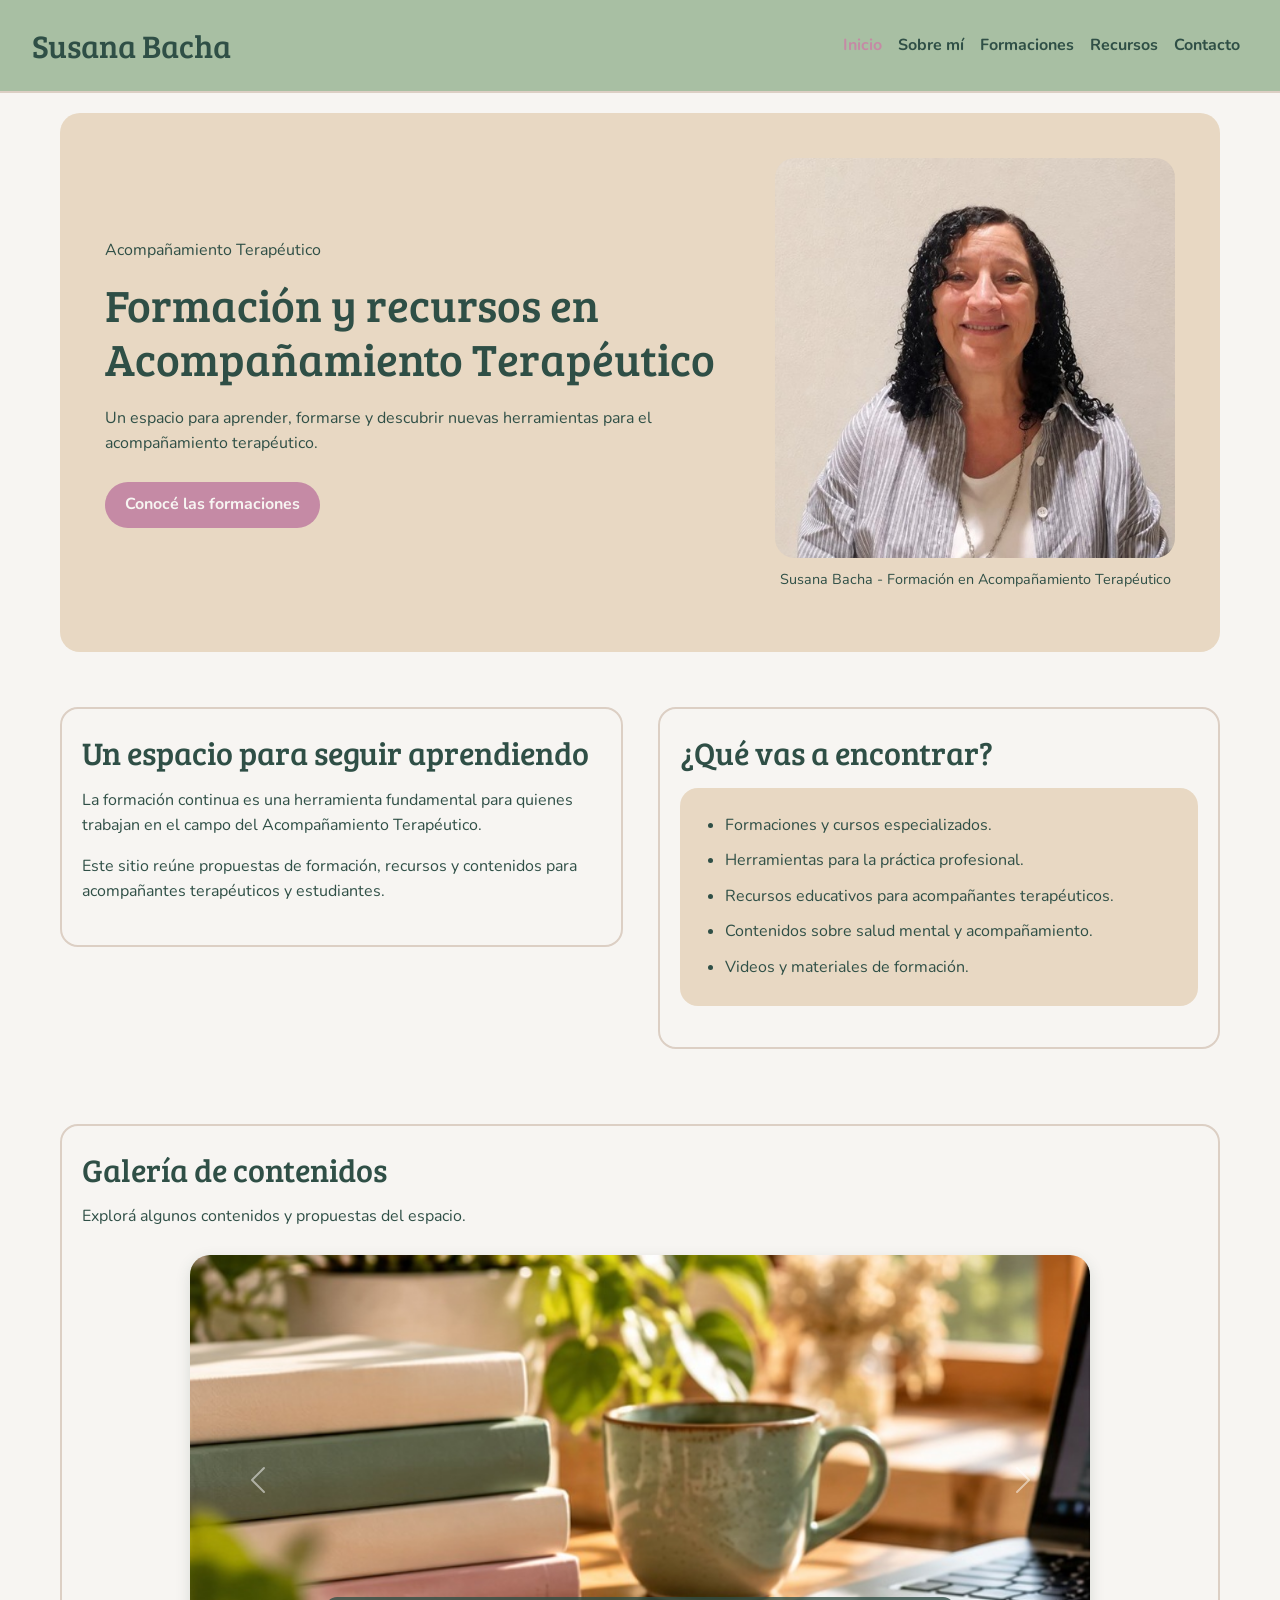
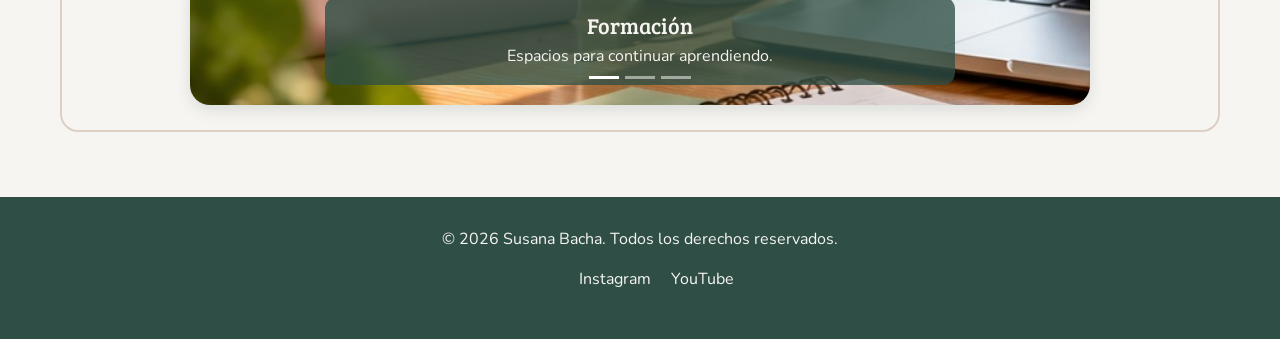
==== index.html @ 761ca7cb "refactor: create SCSS architecture" ====
<!DOCTYPE html>
<html lang="es">

<head>
    <meta charset="UTF-8">
    <meta name="viewport" content="width=device-width, initial-scale=1.0">

    <meta name="description"
        content="Susana Bacha - Formación, recursos y contenidos sobre Acompañamiento Terapéutico.">

    <!-- Bootstrap CSS -->
    <link
        href="https://cdn.jsdelivr.net/npm/bootstrap@5.3.8/dist/css/bootstrap.min.css"
        rel="stylesheet">

    <!-- Google Fonts -->
    <link
        href="https://fonts.googleapis.com/css2?family=Bree+Serif&family=Nunito:wght@400;600;700&display=swap"
        rel="stylesheet">

    <!-- CSS propio -->
    <link rel="stylesheet" href="styles/styles.css">

    <title>Susana Bacha | Acompañamiento Terapéutico</title>
</head>

<body>

    <!-- NAVBAR -->
    <nav class="navbar navbar-expand-lg site-navbar">

        <div class="container-fluid">

            <a class="navbar-brand site-brand" href="index.html">
                Susana Bacha
            </a>

            <button
                class="navbar-toggler"
                type="button"
                data-bs-toggle="collapse"
                data-bs-target="#mainNavbar"
                aria-controls="mainNavbar"
                aria-expanded="false"
                aria-label="Abrir navegación">

                <span class="navbar-toggler-icon"></span>

            </button>

            <div class="collapse navbar-collapse" id="mainNavbar">

                <ul class="navbar-nav ms-auto">

                    <li class="nav-item">
                        <a class="nav-link active" href="index.html">
                            Inicio
                        </a>
                    </li>

                    <li class="nav-item">
                        <a class="nav-link" href="pages/sobremi.html">
                            Sobre mí
                        </a>
                    </li>

                    <li class="nav-item">
                        <a class="nav-link" href="pages/formaciones.html">
                            Formaciones
                        </a>
                    </li>

                    <li class="nav-item">
                        <a class="nav-link" href="pages/recursos.html">
                            Recursos
                        </a>
                    </li>

                    <li class="nav-item">
                        <a class="nav-link" href="pages/contacto.html">
                            Contacto
                        </a>
                    </li>

                </ul>

            </div>

        </div>

    </nav>


    <main class="home-grid">

        <!-- HERO -->
        <section class="hero">

            <div class="hero-content">

                <p class="eyebrow">
                    Acompañamiento Terapéutico
                </p>

                <h1>
                    Formación y recursos en Acompañamiento Terapéutico
                </h1>

                <p>
                    Un espacio para aprender, formarse y descubrir nuevas
                    herramientas para el acompañamiento terapéutico.
                </p>

                <a
                    class="button-link"
                    href="pages/formaciones.html">
                    Conocé las formaciones
                </a>

            </div>

            <figure>

                <img
                    src="images/susanabacha.jpg"
                    alt="Susana Bacha, profesional dedicada a la formación en Acompañamiento Terapéutico">

                <figcaption>
                    Susana Bacha - Formación en Acompañamiento Terapéutico
                </figcaption>

            </figure>

        </section>


        <!-- SOBRE EL SITIO -->
        <section class="content-section about-section">

            <div class="section-content">

                <h2>
                    Un espacio para seguir aprendiendo
                </h2>

                <p>
                    La formación continua es una herramienta fundamental
                    para quienes trabajan en el campo del Acompañamiento
                    Terapéutico.
                </p>

                <p>
                    Este sitio reúne propuestas de formación, recursos y
                    contenidos para acompañantes terapéuticos y estudiantes.
                </p>

            </div>

        </section>


        <!-- RECURSOS -->
        <section class="content-section resources-section">

            <div class="section-content">

                <h2>
                    ¿Qué vas a encontrar?
                </h2>

                <ul class="feature-list">

                    <li>
                        Formaciones y cursos especializados.
                    </li>

                    <li>
                        Herramientas para la práctica profesional.
                    </li>

                    <li>
                        Recursos educativos para acompañantes terapéuticos.
                    </li>

                    <li>
                        Contenidos sobre salud mental y acompañamiento.
                    </li>

                    <li>
                        Videos y materiales de formación.
                    </li>

                </ul>

            </div>

        </section>


        <!-- CAROUSEL -->
        <section class="content-section featured-section">

            <div class="section-content">

                <h2>
                    Galería de contenidos
                </h2>

                <p>
                    Explorá algunos contenidos y propuestas del espacio.
                </p>


                <div
                    id="siteCarousel"
                    class="carousel slide custom-carousel"
                    data-bs-ride="carousel">

                    <!-- INDICADORES -->
                    <div class="carousel-indicators">

                        <button
                            type="button"
                            data-bs-target="#siteCarousel"
                            data-bs-slide-to="0"
                            class="active"
                            aria-current="true"
                            aria-label="Imagen 1">
                        </button>

                        <button
                            type="button"
                            data-bs-target="#siteCarousel"
                            data-bs-slide-to="1"
                            aria-label="Imagen 2">
                        </button>

                        <button
                            type="button"
                            data-bs-target="#siteCarousel"
                            data-bs-slide-to="2"
                            aria-label="Imagen 3">
                        </button>

                    </div>


                    <!-- IMÁGENES -->
                    <div class="carousel-inner">

                        <div class="carousel-item active">

                            <img
                                src="images/carousel1.jpg"
                                class="d-block w-100"
                                alt="Espacio de formación">

                            <div class="carousel-caption">

                                <h3>
                                    Formación
                                </h3>

                                <p>
                                    Espacios para continuar aprendiendo.
                                </p>

                            </div>

                        </div>


                        <div class="carousel-item">

                            <img
                                src="images/carousel2.jpg"
                                class="d-block w-100"
                                alt="Recursos para la práctica profesional">

                            <div class="carousel-caption">

                                <h3>
                                    Recursos
                                </h3>

                                <p>
                                    Herramientas para la práctica profesional.
                                </p>

                            </div>

                        </div>


                        <div class="carousel-item">

                            <img
                                src="images/carousel3.jpg"
                                class="d-block w-100"
                                alt="Acompañamiento">

                            <div class="carousel-caption">

                                <h3>
                                    Acompañamiento
                                </h3>

                                <p>
                                    Contenidos para acompañantes y estudiantes.
                                </p>

                            </div>

                        </div>

                    </div>


                    <!-- ANTERIOR -->
                    <button
                        class="carousel-control-prev"
                        type="button"
                        data-bs-target="#siteCarousel"
                        data-bs-slide="prev">

                        <span
                            class="carousel-control-prev-icon"
                            aria-hidden="true">
                        </span>

                        <span class="visually-hidden">
                            Anterior
                        </span>

                    </button>


                    <!-- SIGUIENTE -->
                    <button
                        class="carousel-control-next"
                        type="button"
                        data-bs-target="#siteCarousel"
                        data-bs-slide="next">

                        <span
                            class="carousel-control-next-icon"
                            aria-hidden="true">
                        </span>

                        <span class="visually-hidden">
                            Siguiente
                        </span>

                    </button>

                </div>

            </div>

        </section>

    </main>


    <!-- FOOTER -->
    <footer class="site-footer">

        <p>
            &copy; 2026 Susana Bacha. Todos los derechos reservados.
        </p>

        <nav>

            <ul>

                <li>
                    <a
                        href="https://www.instagram.com/susana_bacha/"
                        target="_blank"
                        rel="noopener">
                        Instagram
                    </a>
                </li>

                <li>
                    <a
                        href="https://www.youtube.com/@susana_bacha"
                        target="_blank"
                        rel="noopener">
                        YouTube
                    </a>
                </li>

            </ul>

        </nav>

    </footer>


    <!-- Bootstrap JS -->
    <script
        src="https://cdn.jsdelivr.net/npm/bootstrap@5.3.8/dist/js/bootstrap.bundle.min.js">
    </script>

</body>

</html>
---- styles/styles.css ----
@import url("https://fonts.googleapis.com/css2?family=Bree+Serif&family=Nunito:wght@400;600;700&display=swap");
body {
  font-family: "Nunito", Arial, sans-serif;
}

h1,
h2,
h3 {
  font-family: "Bree Serif", Georgia, serif;
  color: #2F4F46;
}

h1 {
  font-size: 2.2rem;
  margin-bottom: 20px;
}

h2 {
  font-size: 1.8rem;
  margin-bottom: 15px;
}

h3 {
  font-size: 1.4rem;
  margin-bottom: 10px;
}

p {
  font-size: 1rem;
  margin-bottom: 15px;
}

a {
  text-decoration: none;
}

@media (min-width: 1024px) {
  h1 {
    font-size: 2.8rem;
  }
  h2 {
    font-size: 2rem;
  }
}
* {
  margin: 0;
  padding: 0;
  box-sizing: border-box;
}

body {
  background-color: #F7F5F2;
  color: #2F4F46;
  line-height: 1.6;
}

main {
  width: 100%;
  padding: 20px;
}

.content-section {
  width: 100%;
  padding: 20px 0;
}

.section-content {
  background-color: #F7F5F2;
  padding: 25px 20px;
  border: 2px solid #DCCFC4;
  border-radius: 18px;
}

.section-heading {
  margin-bottom: 20px;
}

.feature-list {
  background-color: #E8D8C3;
  padding: 25px 25px 25px 45px;
  border-radius: 18px;
  display: flex;
  flex-direction: column;
  gap: 10px;
}
.feature-list li {
  margin: 0;
}

.home-grid,
.formations-grid {
  display: grid;
  grid-template-columns: 1fr;
  gap: 25px;
  width: 100%;
}

@media (min-width: 1024px) {
  .home-grid {
    max-width: 1200px;
    margin: 0 auto;
    grid-template-columns: 1fr 1fr;
    grid-template-areas: "hero hero" "about resources" "featured featured";
    gap: 35px;
  }
  .home-grid .hero {
    grid-area: hero;
  }
  .home-grid .about-section {
    grid-area: about;
  }
  .home-grid .resources-section {
    grid-area: resources;
  }
  .home-grid .featured-section {
    grid-area: featured;
  }
  .formations-grid {
    max-width: 1200px;
    margin: 0 auto;
    grid-template-columns: 1fr 1fr 1fr;
    grid-template-areas: "hero hero hero" "intro intro intro" "courses courses courses" "benefits benefits benefits";
    gap: 35px;
  }
  .formations-grid .hero {
    grid-area: hero;
  }
  .formations-grid .formations-intro {
    grid-area: intro;
  }
  .formations-grid .courses-section {
    grid-area: courses;
  }
  .formations-grid .benefits-section {
    grid-area: benefits;
  }
}
.hero {
  background-color: #E8D8C3;
  padding: 30px 20px;
  border-radius: 20px;
  display: flex;
  flex-direction: column;
  justify-content: center;
  align-items: center;
  gap: 25px;
  text-align: center;
}

.hero-content {
  flex: 1;
}
.hero-content p {
  max-width: 650px;
}

.hero figure {
  width: 100%;
  display: flex;
  flex-direction: column;
  align-items: center;
  gap: 10px;
}

.hero img {
  width: 100%;
  max-width: 400px;
  border-radius: 20px;
}

.hero figcaption {
  font-size: 0.9rem;
}

@media (min-width: 1024px) {
  .hero {
    flex-direction: row;
    justify-content: space-between;
    align-items: center;
    padding: 45px;
    gap: 50px;
    text-align: left;
  }
  .hero figure {
    flex: 0 1 400px;
  }
}
.site-navbar {
  background-color: #A8BFA3;
  padding: 15px 20px;
  border-bottom: 2px solid #DCCFC4;
}
.site-navbar .site-brand {
  font-family: "Bree Serif", Georgia, serif;
  font-size: 2rem;
  color: #2F4F46;
}
.site-navbar .nav-link {
  color: #2F4F46;
  font-weight: 700;
  padding: 8px 12px;
  border-radius: 8px;
  transition: background-color 0.3s ease, color 0.3s ease, transform 0.2s ease;
}
.site-navbar .nav-link:hover {
  background-color: #E8D8C3;
  color: #C58AA5;
  transform: translateY(-2px);
}
.site-navbar .nav-link:focus {
  background-color: #E8D8C3;
  color: #2F4F46;
  outline: 2px solid #C58AA5;
  outline-offset: 2px;
}
.site-navbar .nav-link:active {
  background-color: #C58AA5;
  color: #F7F5F2;
}
.site-navbar .nav-link.active {
  color: #C58AA5;
}
.site-navbar .navbar-toggler {
  border: 2px solid #2F4F46;
  padding: 8px;
  transition: background-color 0.3s ease, transform 0.2s ease;
}
.site-navbar .navbar-toggler:hover {
  background-color: #E8D8C3;
  transform: scale(1.05);
}
.site-navbar .navbar-toggler:focus {
  box-shadow: 0 0 0 3px rgba(197, 138, 165, 0.35);
}
.site-navbar .navbar-toggler:active {
  background-color: #C58AA5;
}

.site-footer {
  background-color: #2F4F46;
  color: #F7F5F2;
  padding: 30px 20px;
  margin-top: 25px;
  text-align: center;
}
.site-footer p {
  margin-bottom: 15px;
}
.site-footer a {
  color: #F7F5F2;
  transition: color 0.3s ease, transform 0.2s ease;
}
.site-footer a:hover {
  color: #C58AA5;
}
.site-footer a:focus {
  color: #C58AA5;
  outline: 2px solid #C58AA5;
  outline-offset: 3px;
}
.site-footer a:active {
  color: #E8D8C3;
}
.site-footer ul {
  list-style: none;
  display: flex;
  justify-content: center;
  align-items: center;
  gap: 20px;
}

.button-link {
  display: inline-block;
  background-color: #C58AA5;
  color: #F7F5F2;
  padding: 10px 20px;
  border-radius: 25px;
  font-weight: 700;
  margin-top: 10px;
  transition: background-color 0.3s ease, color 0.3s ease, transform 0.2s ease, box-shadow 0.3s ease;
}
.button-link:hover {
  background-color: #2F4F46;
  color: #F7F5F2;
  transform: translateY(-2px);
  box-shadow: 0 5px 12px rgba(47, 79, 70, 0.2);
}
.button-link:focus {
  background-color: #2F4F46;
  color: #F7F5F2;
  outline: 3px solid #C58AA5;
  outline-offset: 3px;
}
.button-link:active {
  background-color: #C58AA5;
  color: #F7F5F2;
  transform: translateY(1px);
  box-shadow: none;
}

.card-container {
  display: flex;
  flex-direction: column;
  justify-content: center;
  align-items: stretch;
  gap: 20px;
}

.card {
  flex: 1;
  background-color: #F7F5F2;
  border: 2px solid #DCCFC4;
  border-radius: 18px;
  padding: 25px 20px;
  box-shadow: 0 4px 10px rgba(47, 79, 70, 0.08);
  transition: transform 0.3s ease, box-shadow 0.3s ease, border-color 0.3s ease;
}
.card:hover {
  transform: translateY(-5px);
  border-color: #C58AA5;
  box-shadow: 0 8px 20px rgba(47, 79, 70, 0.15);
}
.card:focus-within {
  border-color: #C58AA5;
  box-shadow: 0 0 0 4px rgba(197, 138, 165, 0.2);
}

@media (min-width: 1024px) {
  .card-container {
    flex-direction: row;
    justify-content: center;
    align-items: stretch;
    gap: 25px;
  }
}
.custom-carousel {
  max-width: 900px;
  margin: 25px auto 0;
  overflow: hidden;
  border-radius: 20px;
  box-shadow: 0 5px 15px rgba(47, 79, 70, 0.15);
}
.custom-carousel .carousel-item img {
  width: 100%;
  height: 350px;
  object-fit: cover;
}
.custom-carousel .carousel-caption {
  background-color: rgba(47, 79, 70, 0.78);
  padding: 15px;
  border-radius: 12px;
}
.custom-carousel .carousel-caption h3 {
  color: #F7F5F2;
  margin-bottom: 5px;
}
.custom-carousel .carousel-caption p {
  color: #F7F5F2;
  margin-bottom: 0;
}
.custom-carousel .carousel-control-prev,
.custom-carousel .carousel-control-next {
  transition: background-color 0.3s ease, opacity 0.3s ease;
}
.custom-carousel .carousel-control-prev:hover,
.custom-carousel .carousel-control-next:hover {
  background-color: rgba(47, 79, 70, 0.2);
}
.custom-carousel .carousel-control-prev:focus,
.custom-carousel .carousel-control-next:focus {
  outline: 3px solid #C58AA5;
  outline-offset: -3px;
}
.custom-carousel .carousel-control-prev:active,
.custom-carousel .carousel-control-next:active {
  background-color: rgba(197, 138, 165, 0.5);
}
.custom-carousel .carousel-indicators button {
  transition: opacity 0.3s ease, transform 0.2s ease;
}
.custom-carousel .carousel-indicators button:hover {
  transform: scale(1.2);
}
.custom-carousel .carousel-indicators button:focus {
  outline: 2px solid #C58AA5;
  outline-offset: 3px;
}

@media (min-width: 1024px) {
  .custom-carousel .carousel-item img {
    height: 450px;
  }
}

/*# sourceMappingURL=styles.css.map */
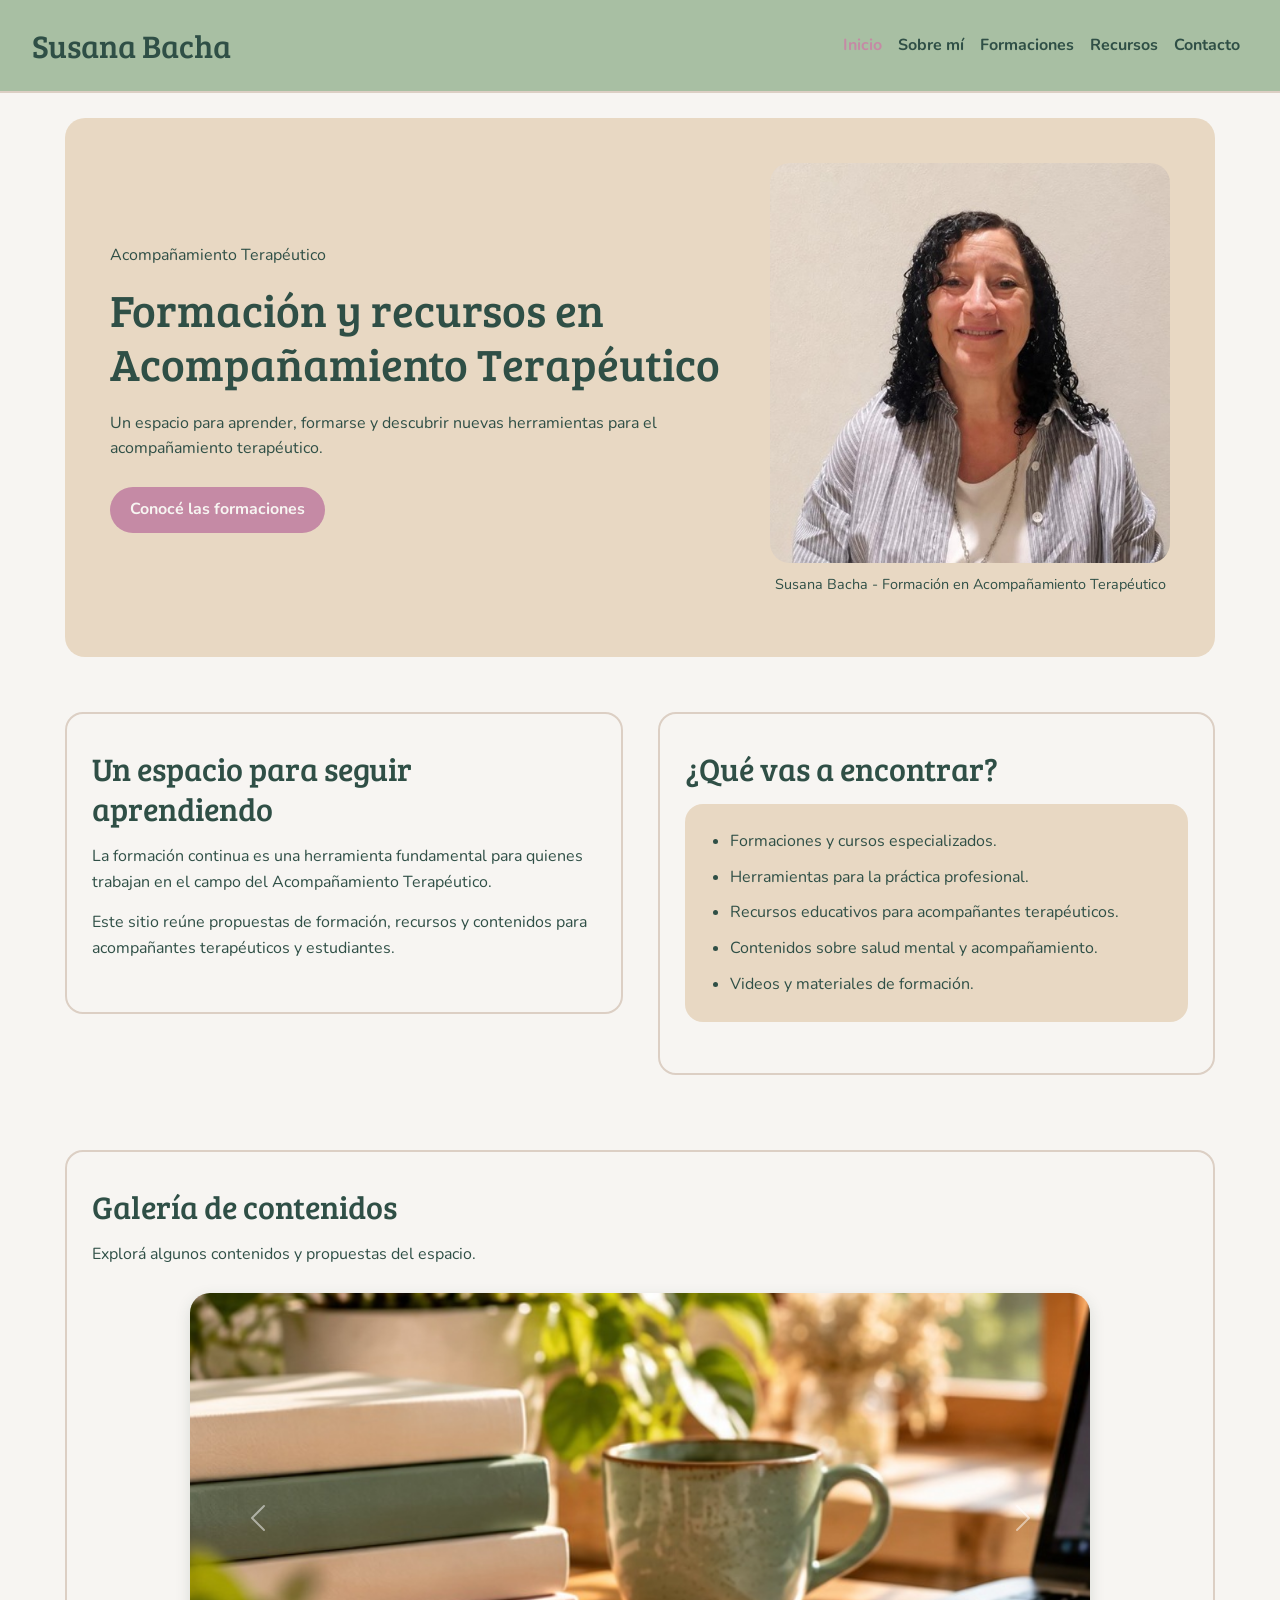
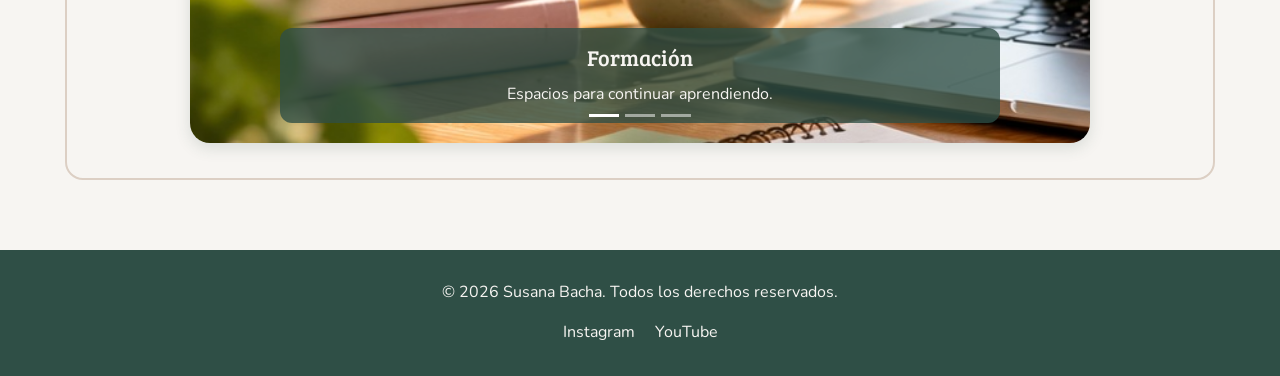
==== commit 6182da4d: "feat: add animations and full responsive design" ====
--- a/index.html
+++ b/index.html
@@ -11,6 +11,11 @@
     <!-- Bootstrap CSS -->
     <link
         href="https://cdn.jsdelivr.net/npm/bootstrap@5.3.8/dist/css/bootstrap.min.css"
+        rel="stylesheet">
+
+    <!-- AOS Animation Library -->
+    <link
+        href="https://unpkg.com/aos@2.3.4/dist/aos.css"
         rel="stylesheet">
 
     <!-- Google Fonts -->
@@ -94,7 +99,10 @@
     <main class="home-grid">
 
         <!-- HERO -->
-        <section class="hero">
+        <section
+            class="hero"
+            data-aos="fade-up"
+            data-aos-duration="800">
 
             <div class="hero-content">
 
@@ -119,7 +127,10 @@
 
             </div>
 
-            <figure>
+            <figure
+                data-aos="fade-left"
+                data-aos-delay="200"
+                data-aos-duration="800">
 
                 <img
                     src="images/susanabacha.jpg"
@@ -135,7 +146,10 @@
 
 
         <!-- SOBRE EL SITIO -->
-        <section class="content-section about-section">
+        <section
+            class="content-section about-section"
+            data-aos="fade-up"
+            data-aos-delay="100">
 
             <div class="section-content">
 
@@ -160,7 +174,10 @@
 
 
         <!-- RECURSOS -->
-        <section class="content-section resources-section">
+        <section
+            class="content-section resources-section"
+            data-aos="fade-up"
+            data-aos-delay="200">
 
             <div class="section-content">
 
@@ -198,7 +215,10 @@
 
 
         <!-- CAROUSEL -->
-        <section class="content-section featured-section">
+        <section
+            class="content-section featured-section"
+            data-aos="fade-up"
+            data-aos-delay="300">
 
             <div class="section-content">
 
@@ -209,7 +229,6 @@
                 <p>
                     Explorá algunos contenidos y propuestas del espacio.
                 </p>
-
 
                 <div
                     id="siteCarousel"
@@ -403,6 +422,19 @@
         src="https://cdn.jsdelivr.net/npm/bootstrap@5.3.8/dist/js/bootstrap.bundle.min.js">
     </script>
 
+    <!-- AOS Animation Library -->
+    <script
+        src="https://unpkg.com/aos@2.3.4/dist/aos.js">
+    </script>
+
+    <script>
+        AOS.init({
+            duration: 800,
+            once: true,
+            offset: 80
+        });
+    </script>
+
 </body>
 
 </html>
--- a/styles/styles.css
+++ b/styles/styles.css
@@ -1,4 +1,9 @@
 @import url("https://fonts.googleapis.com/css2?family=Bree+Serif&family=Nunito:wght@400;600;700&display=swap");
+.card:focus-visible, .button-link:focus-visible, .site-navbar .site-brand:focus-visible, .site-navbar .nav-link:focus-visible {
+  outline: 3px solid #C58AA5;
+  outline-offset: 3px;
+}
+
 body {
   font-family: "Nunito", Arial, sans-serif;
 }
@@ -12,21 +17,25 @@
 
 h1 {
   font-size: 2.2rem;
+  line-height: 1.2;
   margin-bottom: 20px;
 }
 
 h2 {
   font-size: 1.8rem;
+  line-height: 1.25;
   margin-bottom: 15px;
 }
 
 h3 {
   font-size: 1.4rem;
+  line-height: 1.3;
   margin-bottom: 10px;
 }
 
 p {
   font-size: 1rem;
+  line-height: 1.6;
   margin-bottom: 15px;
 }
 
@@ -34,12 +43,46 @@
   text-decoration: none;
 }
 
+@media (max-width: 575.98px) {
+  h1 {
+    font-size: 1.9rem;
+  }
+  h2 {
+    font-size: 1.55rem;
+  }
+  h3 {
+    font-size: 1.25rem;
+  }
+  p {
+    font-size: 0.95rem;
+    line-height: 1.5;
+  }
+}
+@media (min-width: 768px) {
+  h1 {
+    font-size: 2.4rem;
+  }
+  h2 {
+    font-size: 1.9rem;
+  }
+  h3 {
+    font-size: 1.45rem;
+  }
+}
 @media (min-width: 1024px) {
   h1 {
     font-size: 2.8rem;
   }
   h2 {
     font-size: 2rem;
+  }
+  h3 {
+    font-size: 1.4rem;
+  }
+}
+@media (prefers-reduced-motion: reduce) {
+  html {
+    scroll-behavior: auto;
   }
 }
 * {
@@ -52,6 +95,7 @@
   background-color: #F7F5F2;
   color: #2F4F46;
   line-height: 1.6;
+  overflow-x: hidden;
 }
 
 main {
@@ -95,6 +139,55 @@
   width: 100%;
 }
 
+@media (max-width: 575.98px) {
+  main {
+    padding: 10px;
+  }
+  .content-section {
+    padding: 10px 0;
+  }
+  .section-content {
+    padding: 20px 10px;
+    border-radius: 12px;
+  }
+  .feature-list {
+    padding: 20px 20px 20px 30px;
+  }
+  .home-grid,
+  .formations-grid {
+    gap: 20px;
+  }
+}
+@media (min-width: 768px) {
+  main {
+    padding: 25px;
+  }
+  .content-section {
+    padding: 20px 0;
+  }
+  .section-content {
+    padding: 35px 25px;
+  }
+  .home-grid,
+  .formations-grid {
+    gap: 25px;
+  }
+  .home-grid {
+    grid-template-columns: 1fr 1fr;
+  }
+  .home-grid .about-section,
+  .home-grid .resources-section {
+    min-width: 0;
+  }
+  .formations-grid {
+    grid-template-columns: 1fr 1fr;
+  }
+  .formations-grid .formations-intro,
+  .formations-grid .courses-section,
+  .formations-grid .benefits-section {
+    min-width: 0;
+  }
+}
 @media (min-width: 1024px) {
   .home-grid {
     max-width: 1200px;
@@ -131,8 +224,50 @@
   .formations-grid .courses-section {
     grid-area: courses;
   }
+  .formations-grid .courses-section .card-container {
+    grid-column: 1/-1;
+  }
   .formations-grid .benefits-section {
     grid-area: benefits;
+  }
+}
+img,
+video,
+iframe {
+  max-width: 100%;
+  height: auto;
+}
+
+input,
+textarea,
+select {
+  max-width: 100%;
+}
+
+.card,
+.section-content,
+.hero {
+  min-width: 0;
+}
+
+@media (prefers-reduced-motion: reduce) {
+  *,
+  *::before,
+  *::after {
+    scroll-behavior: auto !important;
+    animation-duration: 0.01ms !important;
+    animation-iteration-count: 1 !important;
+    transition-duration: 0.01ms !important;
+  }
+}
+@keyframes hero-entrance {
+  from {
+    opacity: 0;
+    transform: translateY(20px);
+  }
+  to {
+    opacity: 1;
+    transform: translateY(0);
   }
 }
 .hero {
@@ -145,6 +280,7 @@
   align-items: center;
   gap: 25px;
   text-align: center;
+  animation: hero-entrance 0.8s ease-out both;
 }
 
 .hero-content {
@@ -161,28 +297,61 @@
   align-items: center;
   gap: 10px;
 }
-
-.hero img {
+.hero figure img {
   width: 100%;
   max-width: 400px;
   border-radius: 20px;
+  transition: transform 0.3s ease, box-shadow 0.3s ease;
+}
+.hero figure img:hover {
+  transform: scale(1.02);
+  box-shadow: 0 8px 20px rgba(47, 79, 70, 0.15);
 }
 
 .hero figcaption {
   font-size: 0.9rem;
 }
 
+@media (max-width: 575.98px) {
+  .hero {
+    padding: 25px 10px;
+    gap: 20px;
+  }
+  .hero-content p {
+    max-width: 100%;
+  }
+  .hero figure img {
+    max-width: 100%;
+  }
+}
+@media (min-width: 768px) {
+  .hero {
+    padding: 30px 25px;
+    gap: 35px;
+  }
+}
 @media (min-width: 1024px) {
   .hero {
     flex-direction: row;
     justify-content: space-between;
     align-items: center;
     padding: 45px;
-    gap: 50px;
+    gap: 30px;
     text-align: left;
   }
   .hero figure {
     flex: 0 1 400px;
+  }
+}
+@media (prefers-reduced-motion: reduce) {
+  .hero {
+    animation: none;
+  }
+  .hero figure img {
+    transition: none;
+  }
+  .hero figure img:hover {
+    transform: none;
   }
 }
 .site-navbar {
@@ -235,6 +404,18 @@
 .site-navbar .navbar-toggler:active {
   background-color: #C58AA5;
 }
+@media (min-width: 768px) {
+  .site-navbar {
+    padding-left: 25px;
+    padding-right: 25px;
+  }
+}
+@media (min-width: 1024px) {
+  .site-navbar {
+    padding-left: 20px;
+    padding-right: 20px;
+  }
+}
 
 .site-footer {
   background-color: #2F4F46;
@@ -253,7 +434,7 @@
 .site-footer a:hover {
   color: #C58AA5;
 }
-.site-footer a:focus {
+.site-footer a:focus-visible {
   color: #C58AA5;
   outline: 2px solid #C58AA5;
   outline-offset: 3px;
@@ -267,8 +448,34 @@
   justify-content: center;
   align-items: center;
   gap: 20px;
-}
-
+  padding: 0;
+  margin: 0;
+  flex-wrap: wrap;
+}
+@media (min-width: 768px) {
+  .site-footer {
+    padding-left: 25px;
+    padding-right: 25px;
+  }
+}
+@media (min-width: 1024px) {
+  .site-footer {
+    padding-left: 20px;
+    padding-right: 20px;
+  }
+}
+
+@media (max-width: 575.98px) {
+  .site-footer {
+    padding: 25px 10px;
+  }
+  .site-footer ul {
+    gap: 10px;
+  }
+  .site-footer p {
+    font-size: 0.9rem;
+  }
+}
 .button-link {
   display: inline-block;
   background-color: #C58AA5;
@@ -277,19 +484,19 @@
   border-radius: 25px;
   font-weight: 700;
   margin-top: 10px;
-  transition: background-color 0.3s ease, color 0.3s ease, transform 0.2s ease, box-shadow 0.3s ease;
+  transition: transform 0.3s ease, box-shadow 0.3s ease;
+}
+.button-link:hover {
+  transform: translateY(-2px);
+  box-shadow: 0 5px 12px rgba(47, 79, 70, 0.2);
 }
 .button-link:hover {
   background-color: #2F4F46;
   color: #F7F5F2;
-  transform: translateY(-2px);
-  box-shadow: 0 5px 12px rgba(47, 79, 70, 0.2);
 }
 .button-link:focus {
   background-color: #2F4F46;
   color: #F7F5F2;
-  outline: 3px solid #C58AA5;
-  outline-offset: 3px;
 }
 .button-link:active {
   background-color: #C58AA5;
@@ -304,6 +511,14 @@
   justify-content: center;
   align-items: stretch;
   gap: 20px;
+}
+@media (min-width: 768px) {
+  .card-container {
+    flex-direction: row;
+    justify-content: center;
+    align-items: stretch;
+    gap: 25px;
+  }
 }
 
 .card {
@@ -313,27 +528,29 @@
   border-radius: 18px;
   padding: 25px 20px;
   box-shadow: 0 4px 10px rgba(47, 79, 70, 0.08);
-  transition: transform 0.3s ease, box-shadow 0.3s ease, border-color 0.3s ease;
+  transition: transform 0.3s ease, box-shadow 0.3s ease;
 }
 .card:hover {
   transform: translateY(-5px);
+  box-shadow: 0 8px 20px rgba(47, 79, 70, 0.15);
+}
+.card:hover {
   border-color: #C58AA5;
-  box-shadow: 0 8px 20px rgba(47, 79, 70, 0.15);
 }
 .card:focus-within {
   border-color: #C58AA5;
   box-shadow: 0 0 0 4px rgba(197, 138, 165, 0.2);
 }
-
-@media (min-width: 1024px) {
-  .card-container {
-    flex-direction: row;
-    justify-content: center;
-    align-items: stretch;
-    gap: 25px;
-  }
-}
+.card h2,
+.card h3 {
+  margin-bottom: 10px;
+}
+.card p {
+  margin-bottom: 20px;
+}
+
 .custom-carousel {
+  width: 100%;
   max-width: 900px;
   margin: 25px auto 0;
   overflow: hidden;
@@ -342,8 +559,12 @@
 }
 .custom-carousel .carousel-item img {
   width: 100%;
-  height: 350px;
+  height: 300px;
   object-fit: cover;
+  transition: transform 0.8s ease;
+}
+.custom-carousel .carousel-item.active img {
+  transform: scale(1.01);
 }
 .custom-carousel .carousel-caption {
   background-color: rgba(47, 79, 70, 0.78);
@@ -352,7 +573,7 @@
 }
 .custom-carousel .carousel-caption h3 {
   color: #F7F5F2;
-  margin-bottom: 5px;
+  margin-bottom: 10px;
 }
 .custom-carousel .carousel-caption p {
   color: #F7F5F2;
@@ -366,8 +587,8 @@
 .custom-carousel .carousel-control-next:hover {
   background-color: rgba(47, 79, 70, 0.2);
 }
-.custom-carousel .carousel-control-prev:focus,
-.custom-carousel .carousel-control-next:focus {
+.custom-carousel .carousel-control-prev:focus-visible,
+.custom-carousel .carousel-control-next:focus-visible {
   outline: 3px solid #C58AA5;
   outline-offset: -3px;
 }
@@ -381,15 +602,59 @@
 .custom-carousel .carousel-indicators button:hover {
   transform: scale(1.2);
 }
-.custom-carousel .carousel-indicators button:focus {
+.custom-carousel .carousel-indicators button:focus-visible {
   outline: 2px solid #C58AA5;
   outline-offset: 3px;
 }
 
+@media (max-width: 575.98px) {
+  .custom-carousel {
+    margin-top: 20px;
+    border-radius: 12px;
+  }
+  .custom-carousel .carousel-item img {
+    height: 230px;
+  }
+  .custom-carousel .carousel-caption {
+    left: 8%;
+    right: 8%;
+    bottom: 10px;
+    padding: 10px;
+  }
+  .custom-carousel .carousel-caption h3 {
+    font-size: 1.1rem;
+    margin-bottom: 4px;
+  }
+  .custom-carousel .carousel-caption p {
+    font-size: 0.8rem;
+    line-height: 1.3;
+  }
+  .custom-carousel .carousel-control-prev,
+  .custom-carousel .carousel-control-next {
+    width: 12%;
+  }
+}
+@media (min-width: 768px) {
+  .custom-carousel .carousel-item img {
+    height: 350px;
+  }
+  .custom-carousel .carousel-caption {
+    left: 10%;
+    right: 10%;
+  }
+}
 @media (min-width: 1024px) {
   .custom-carousel .carousel-item img {
     height: 450px;
   }
 }
+@media (prefers-reduced-motion: reduce) {
+  .custom-carousel .carousel-item img {
+    transition: none;
+  }
+  .custom-carousel .carousel-item.active img {
+    transform: none;
+  }
+}
 
 /*# sourceMappingURL=styles.css.map */
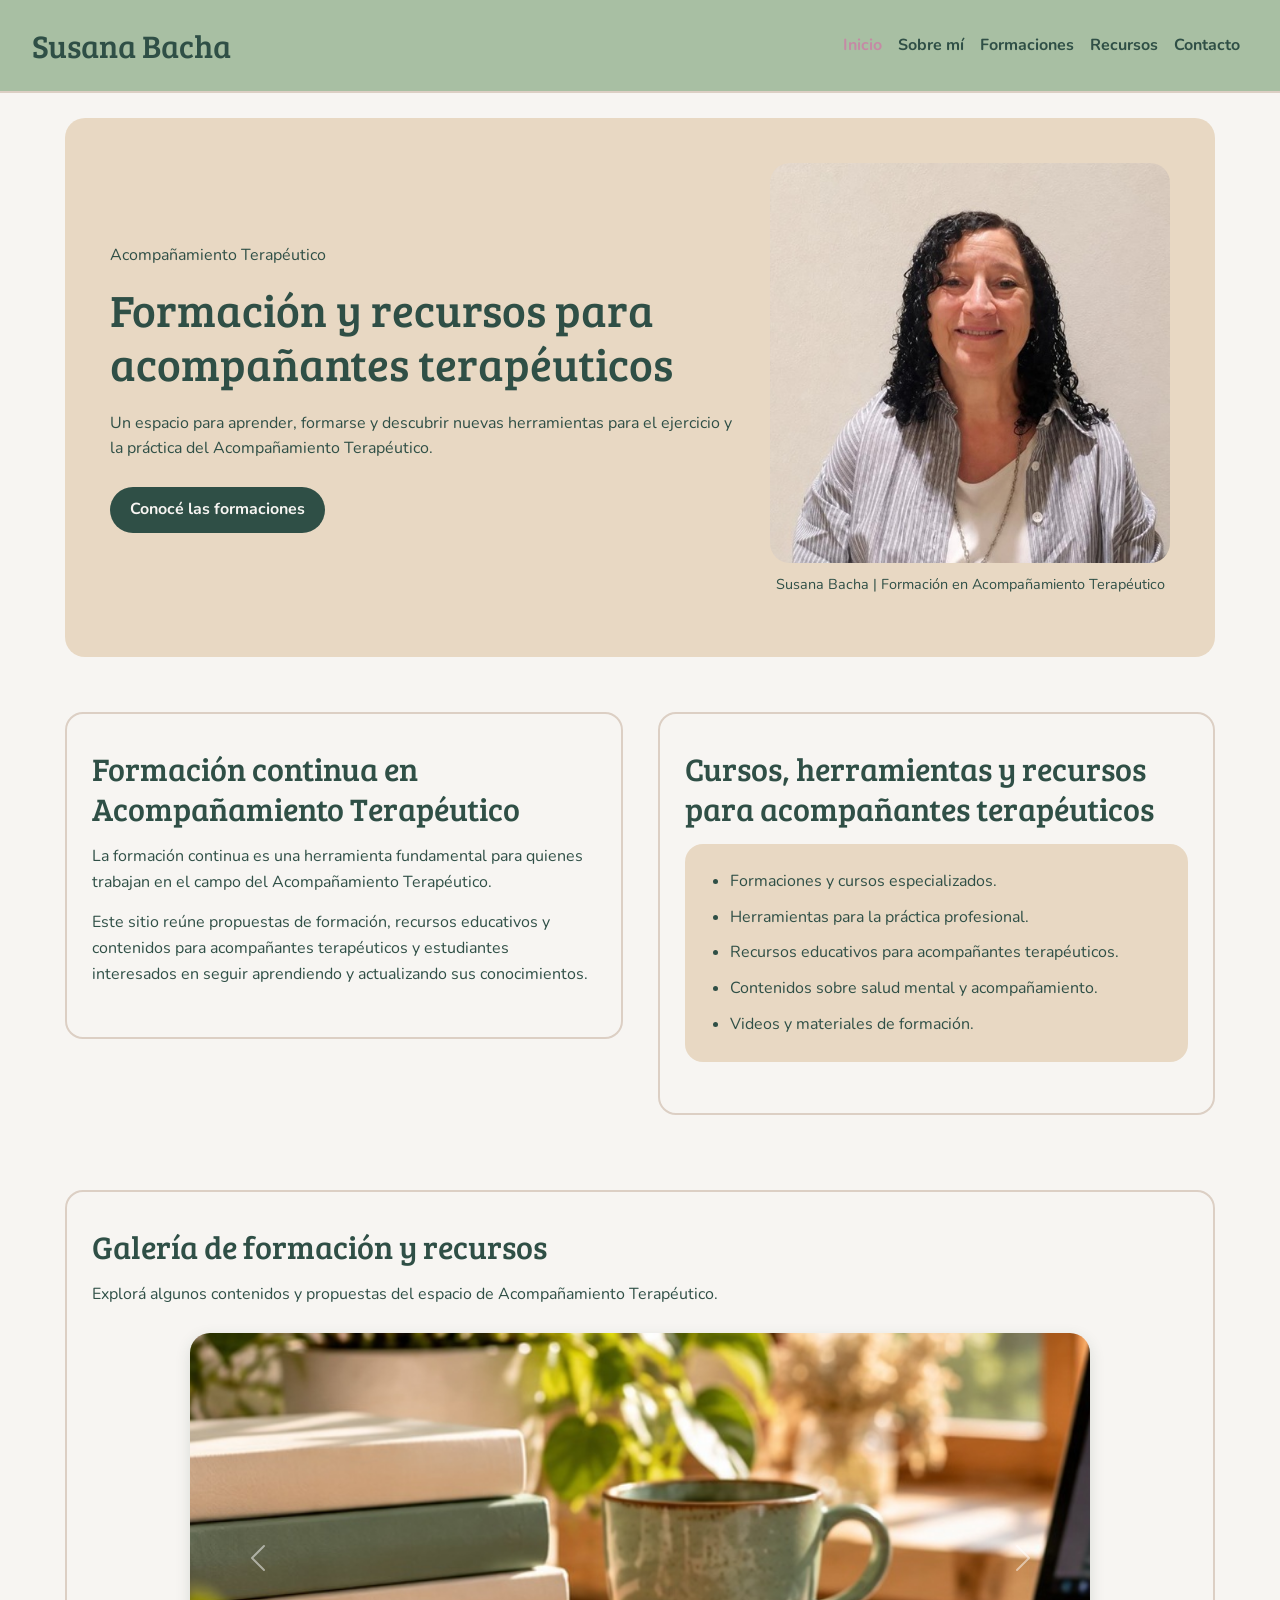
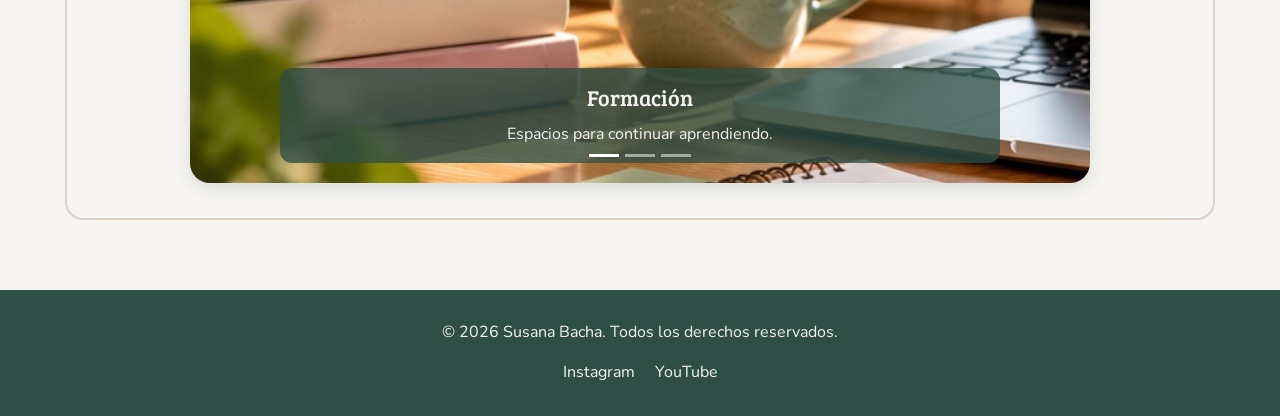
==== commit 341eff41: "Improve SEO and accessibility across pages" ====
--- a/index.html
+++ b/index.html
@@ -5,8 +5,10 @@
     <meta charset="UTF-8">
     <meta name="viewport" content="width=device-width, initial-scale=1.0">
 
+    <!-- SEO -->
+    <title>Acompañamiento Terapéutico: formación y recursos | Susana Bacha</title>
     <meta name="description"
-        content="Susana Bacha - Formación, recursos y contenidos sobre Acompañamiento Terapéutico.">
+        content="Encontrá formación, cursos y recursos para acompañantes terapéuticos y estudiantes. Un espacio de aprendizaje y actualización profesional de Susana Bacha.">
 
     <!-- Bootstrap CSS -->
     <link
@@ -25,82 +27,82 @@
 
     <!-- CSS propio -->
     <link rel="stylesheet" href="styles/styles.css">
-
-    <title>Susana Bacha | Acompañamiento Terapéutico</title>
 </head>
 
 <body>
 
-    <!-- NAVBAR -->
-    <nav class="navbar navbar-expand-lg site-navbar">
-
-        <div class="container-fluid">
-
-            <a class="navbar-brand site-brand" href="index.html">
-                Susana Bacha
-            </a>
-
-            <button
-                class="navbar-toggler"
-                type="button"
-                data-bs-toggle="collapse"
-                data-bs-target="#mainNavbar"
-                aria-controls="mainNavbar"
-                aria-expanded="false"
-                aria-label="Abrir navegación">
-
-                <span class="navbar-toggler-icon"></span>
-
-            </button>
-
-            <div class="collapse navbar-collapse" id="mainNavbar">
-
-                <ul class="navbar-nav ms-auto">
-
-                    <li class="nav-item">
-                        <a class="nav-link active" href="index.html">
-                            Inicio
-                        </a>
-                    </li>
-
-                    <li class="nav-item">
-                        <a class="nav-link" href="pages/sobremi.html">
-                            Sobre mí
-                        </a>
-                    </li>
-
-                    <li class="nav-item">
-                        <a class="nav-link" href="pages/formaciones.html">
-                            Formaciones
-                        </a>
-                    </li>
-
-                    <li class="nav-item">
-                        <a class="nav-link" href="pages/recursos.html">
-                            Recursos
-                        </a>
-                    </li>
-
-                    <li class="nav-item">
-                        <a class="nav-link" href="pages/contacto.html">
-                            Contacto
-                        </a>
-                    </li>
-
-                </ul>
-
+    <!-- HEADER Y NAVEGACIÓN -->
+    <header>
+        <nav class="navbar navbar-expand-lg site-navbar"
+            aria-label="Navegación principal">
+
+            <div class="container-fluid">
+
+                <a class="navbar-brand site-brand" href="index.html">
+                    Susana Bacha
+                </a>
+
+                <button
+                    class="navbar-toggler"
+                    type="button"
+                    data-bs-toggle="collapse"
+                    data-bs-target="#mainNavbar"
+                    aria-controls="mainNavbar"
+                    aria-expanded="false"
+                    aria-label="Abrir o cerrar navegación">
+
+                    <span class="navbar-toggler-icon"></span>
+                </button>
+
+                <div class="collapse navbar-collapse" id="mainNavbar">
+
+                    <ul class="navbar-nav ms-auto">
+
+                        <li class="nav-item">
+                            <a class="nav-link active"
+                                href="index.html"
+                                aria-current="page">
+                                Inicio
+                            </a>
+                        </li>
+
+                        <li class="nav-item">
+                            <a class="nav-link" href="pages/sobremi.html">
+                                Sobre mí
+                            </a>
+                        </li>
+
+                        <li class="nav-item">
+                            <a class="nav-link" href="pages/formaciones.html">
+                                Formaciones
+                            </a>
+                        </li>
+
+                        <li class="nav-item">
+                            <a class="nav-link" href="pages/recursos.html">
+                                Recursos
+                            </a>
+                        </li>
+
+                        <li class="nav-item">
+                            <a class="nav-link" href="pages/contacto.html">
+                                Contacto
+                            </a>
+                        </li>
+
+                    </ul>
+                </div>
             </div>
-
-        </div>
-
-    </nav>
-
-
+        </nav>
+    </header>
+
+    <!-- CONTENIDO PRINCIPAL -->
     <main class="home-grid">
 
         <!-- HERO -->
         <section
             class="hero"
+            aria-labelledby="main-title"
             data-aos="fade-up"
             data-aos-duration="800">
 
@@ -110,13 +112,14 @@
                     Acompañamiento Terapéutico
                 </p>
 
-                <h1>
-                    Formación y recursos en Acompañamiento Terapéutico
+                <h1 id="main-title">
+                    Formación y recursos para acompañantes terapéuticos
                 </h1>
 
                 <p>
                     Un espacio para aprender, formarse y descubrir nuevas
-                    herramientas para el acompañamiento terapéutico.
+                    herramientas para el ejercicio y la práctica del
+                    Acompañamiento Terapéutico.
                 </p>
 
                 <a
@@ -134,27 +137,26 @@
 
                 <img
                     src="images/susanabacha.jpg"
-                    alt="Susana Bacha, profesional dedicada a la formación en Acompañamiento Terapéutico">
+                    alt="Susana Bacha, referente del espacio de formación en Acompañamiento Terapéutico">
 
                 <figcaption>
-                    Susana Bacha - Formación en Acompañamiento Terapéutico
+                    Susana Bacha | Formación en Acompañamiento Terapéutico
                 </figcaption>
 
             </figure>
-
         </section>
-
 
         <!-- SOBRE EL SITIO -->
         <section
             class="content-section about-section"
+            aria-labelledby="about-title"
             data-aos="fade-up"
             data-aos-delay="100">
 
             <div class="section-content">
 
-                <h2>
-                    Un espacio para seguir aprendiendo
+                <h2 id="about-title">
+                    Formación continua en Acompañamiento Terapéutico
                 </h2>
 
                 <p>
@@ -164,25 +166,26 @@
                 </p>
 
                 <p>
-                    Este sitio reúne propuestas de formación, recursos y
-                    contenidos para acompañantes terapéuticos y estudiantes.
+                    Este sitio reúne propuestas de formación, recursos
+                    educativos y contenidos para acompañantes terapéuticos
+                    y estudiantes interesados en seguir aprendiendo y
+                    actualizando sus conocimientos.
                 </p>
 
             </div>
-
         </section>
-
 
         <!-- RECURSOS -->
         <section
             class="content-section resources-section"
+            aria-labelledby="resources-title"
             data-aos="fade-up"
             data-aos-delay="200">
 
             <div class="section-content">
 
-                <h2>
-                    ¿Qué vas a encontrar?
+                <h2 id="resources-title">
+                    Cursos, herramientas y recursos para acompañantes terapéuticos
                 </h2>
 
                 <ul class="feature-list">
@@ -210,30 +213,32 @@
                 </ul>
 
             </div>
-
         </section>
-
 
         <!-- CAROUSEL -->
         <section
             class="content-section featured-section"
+            aria-labelledby="gallery-title"
             data-aos="fade-up"
             data-aos-delay="300">
 
             <div class="section-content">
 
-                <h2>
-                    Galería de contenidos
+                <h2 id="gallery-title">
+                    Galería de formación y recursos
                 </h2>
 
                 <p>
-                    Explorá algunos contenidos y propuestas del espacio.
+                    Explorá algunos contenidos y propuestas del espacio
+                    de Acompañamiento Terapéutico.
                 </p>
 
                 <div
                     id="siteCarousel"
                     class="carousel slide custom-carousel"
-                    data-bs-ride="carousel">
+                    data-bs-ride="carousel"
+                    aria-label="Galería de contenidos"
+                    aria-roledescription="carrusel">
 
                     <!-- INDICADORES -->
                     <div class="carousel-indicators">
@@ -244,25 +249,24 @@
                             data-bs-slide-to="0"
                             class="active"
                             aria-current="true"
-                            aria-label="Imagen 1">
+                            aria-label="Mostrar primera imagen: formación">
                         </button>
 
                         <button
                             type="button"
                             data-bs-target="#siteCarousel"
                             data-bs-slide-to="1"
-                            aria-label="Imagen 2">
+                            aria-label="Mostrar segunda imagen: recursos">
                         </button>
 
                         <button
                             type="button"
                             data-bs-target="#siteCarousel"
                             data-bs-slide-to="2"
-                            aria-label="Imagen 3">
+                            aria-label="Mostrar tercera imagen: acompañamiento">
                         </button>
 
                     </div>
-
 
                     <!-- IMÁGENES -->
                     <div class="carousel-inner">
@@ -272,75 +276,67 @@
                             <img
                                 src="images/carousel1.jpg"
                                 class="d-block w-100"
-                                alt="Espacio de formación">
+                                alt="Imagen relacionada con las propuestas de formación en Acompañamiento Terapéutico"
+                                loading="lazy">
 
                             <div class="carousel-caption">
 
-                                <h3>
-                                    Formación
-                                </h3>
+                                <h3>Formación</h3>
 
                                 <p>
                                     Espacios para continuar aprendiendo.
                                 </p>
 
                             </div>
-
                         </div>
-
 
                         <div class="carousel-item">
 
                             <img
                                 src="images/carousel2.jpg"
                                 class="d-block w-100"
-                                alt="Recursos para la práctica profesional">
+                                alt="Imagen relacionada con recursos para la práctica profesional del acompañante terapéutico"
+                                loading="lazy">
 
                             <div class="carousel-caption">
 
-                                <h3>
-                                    Recursos
-                                </h3>
+                                <h3>Recursos</h3>
 
                                 <p>
                                     Herramientas para la práctica profesional.
                                 </p>
 
                             </div>
-
                         </div>
-
 
                         <div class="carousel-item">
 
                             <img
                                 src="images/carousel3.jpg"
                                 class="d-block w-100"
-                                alt="Acompañamiento">
+                                alt="Imagen relacionada con el acompañamiento terapéutico y sus propuestas educativas"
+                                loading="lazy">
 
                             <div class="carousel-caption">
 
-                                <h3>
-                                    Acompañamiento
-                                </h3>
+                                <h3>Acompañamiento</h3>
 
                                 <p>
                                     Contenidos para acompañantes y estudiantes.
                                 </p>
 
                             </div>
-
                         </div>
 
                     </div>
-
 
                     <!-- ANTERIOR -->
                     <button
                         class="carousel-control-prev"
                         type="button"
                         data-bs-target="#siteCarousel"
-                        data-bs-slide="prev">
+                        data-bs-slide="prev"
+                        aria-label="Mostrar imagen anterior">
 
                         <span
                             class="carousel-control-prev-icon"
@@ -352,14 +348,14 @@
                         </span>
 
                     </button>
-
 
                     <!-- SIGUIENTE -->
                     <button
                         class="carousel-control-next"
                         type="button"
                         data-bs-target="#siteCarousel"
-                        data-bs-slide="next">
+                        data-bs-slide="next"
+                        aria-label="Mostrar imagen siguiente">
 
                         <span
                             class="carousel-control-next-icon"
@@ -373,13 +369,10 @@
                     </button>
 
                 </div>
-
             </div>
-
         </section>
 
     </main>
-
 
     <!-- FOOTER -->
     <footer class="site-footer">
@@ -388,7 +381,7 @@
             &copy; 2026 Susana Bacha. Todos los derechos reservados.
         </p>
 
-        <nav>
+        <nav aria-label="Redes sociales">
 
             <ul>
 
@@ -396,7 +389,7 @@
                     <a
                         href="https://www.instagram.com/susana_bacha/"
                         target="_blank"
-                        rel="noopener">
+                        rel="noopener noreferrer">
                         Instagram
                     </a>
                 </li>
@@ -405,7 +398,7 @@
                     <a
                         href="https://www.youtube.com/@susana_bacha"
                         target="_blank"
-                        rel="noopener">
+                        rel="noopener noreferrer">
                         YouTube
                     </a>
                 </li>
@@ -415,7 +408,6 @@
         </nav>
 
     </footer>
-
 
     <!-- Bootstrap JS -->
     <script
--- a/styles/styles.css
+++ b/styles/styles.css
@@ -478,12 +478,14 @@
 }
 .button-link {
   display: inline-block;
-  background-color: #C58AA5;
+  background-color: #2F4F46;
   color: #F7F5F2;
   padding: 10px 20px;
   border-radius: 25px;
   font-weight: 700;
   margin-top: 10px;
+  text-decoration: none;
+  cursor: pointer;
   transition: transform 0.3s ease, box-shadow 0.3s ease;
 }
 .button-link:hover {
@@ -494,12 +496,14 @@
   background-color: #2F4F46;
   color: #F7F5F2;
 }
-.button-link:focus {
+.button-link:focus-visible {
   background-color: #2F4F46;
   color: #F7F5F2;
+  outline: 3px solid #C58AA5;
+  outline-offset: 3px;
 }
 .button-link:active {
-  background-color: #C58AA5;
+  background-color: #2F4F46;
   color: #F7F5F2;
   transform: translateY(1px);
   box-shadow: none;
@@ -656,5 +660,3 @@
     transform: none;
   }
 }
-
-/*# sourceMappingURL=styles.css.map */
